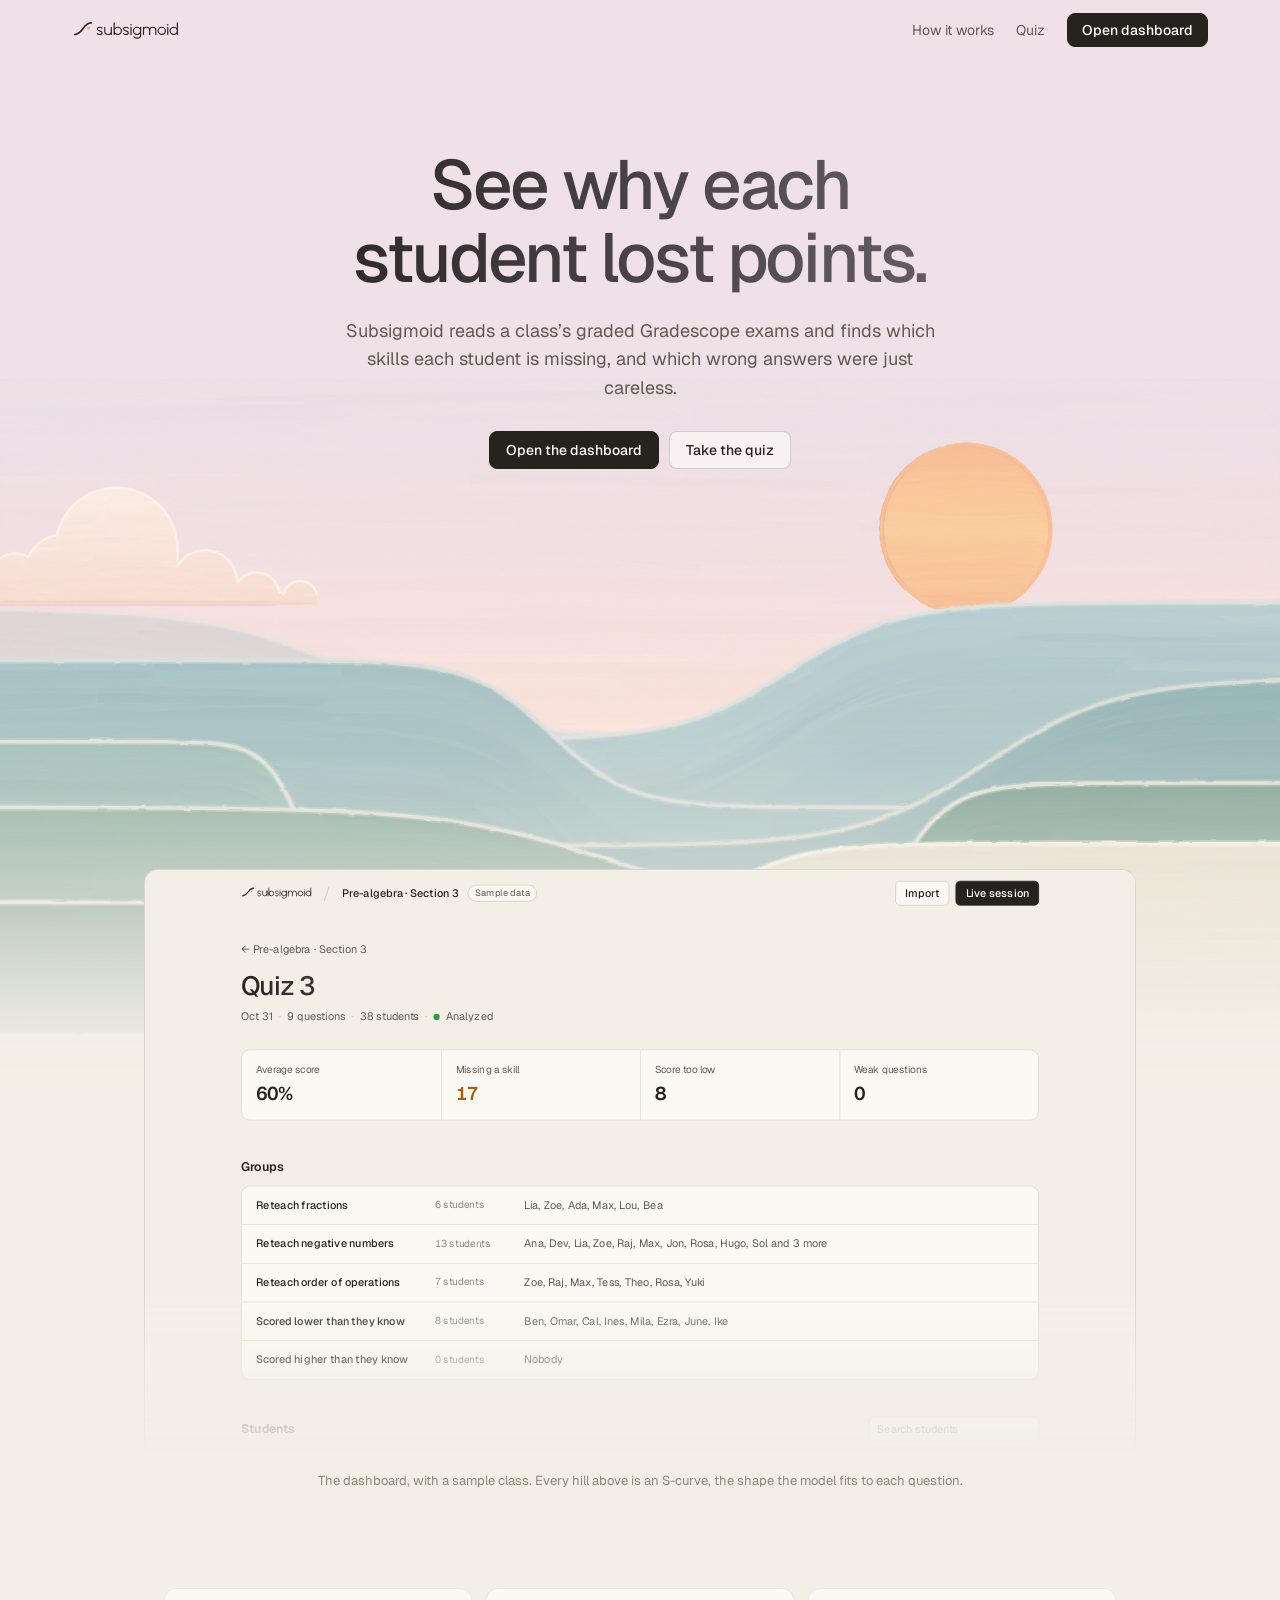
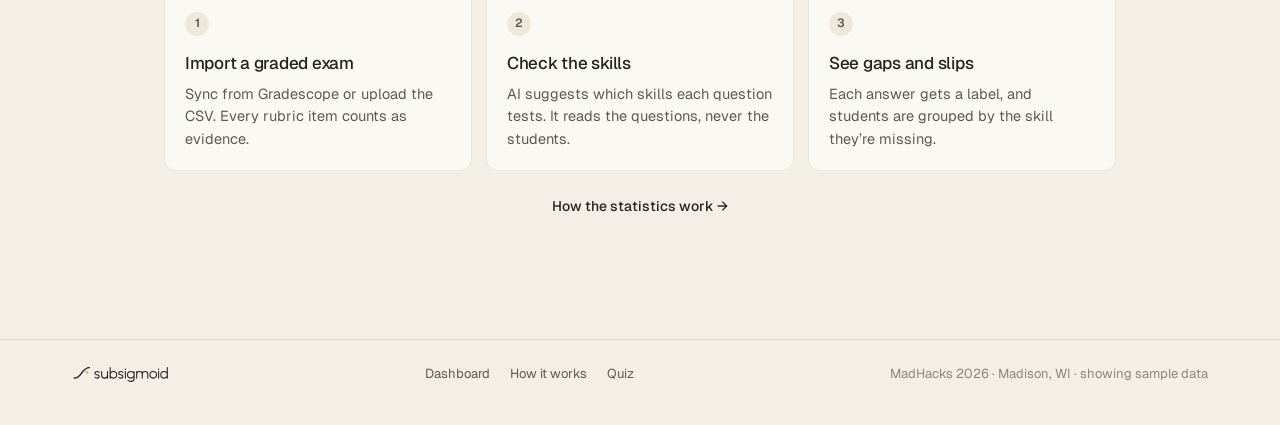
==== site/index.html @ 3cd532b3 "Add web front end: front page, teacher dashboard, quiz, method page Static site in site/ that reads " ====
<!doctype html>
<html lang="en">
<head>
<meta charset="utf-8">
<meta name="viewport" content="width=device-width, initial-scale=1">
<title>Subsigmoid</title>
<meta name="description" content="Subsigmoid reads a class's graded Gradescope exams and finds which skills each student is missing.">
<link rel="icon" href="favicon.svg" type="image/svg+xml">
<link rel="preload" as="image" href="assets/layers/sky.svg">
<link rel="preload" as="image" href="assets/layers/front.svg">
<link rel="preconnect" href="https://fonts.googleapis.com">
<link rel="preconnect" href="https://fonts.gstatic.com" crossorigin>
<link href="https://fonts.googleapis.com/css2?family=Geist:wght@400;500;600&family=Geist+Mono:wght@400;500&display=swap" rel="stylesheet">
<link rel="stylesheet" href="styles.css">
<style>
/* colors sampled from the painting */
:root {
  --sky: #EFE1E7; --ground: #DED9C7; --cream: #F3EFE6; --card: #FBF9F4;
  --ink: #26231E; --ink-2: #5F5A50; --ink-3: #8E877A; --rule: #E2DBCB;
  --sage: #729688; --sun: #FAD0A0;
}
body { background: var(--cream); color: var(--ink); }
header.top.over .nav a { color: var(--ink-2); }
header.top.over .nav a:hover { color: var(--ink); }
.btn { border-color: rgba(38,35,30,.18); background: rgba(255,255,255,.55); color: var(--ink); backdrop-filter: blur(6px); -webkit-backdrop-filter: blur(6px); }
.btn:hover { background: rgba(255,255,255,.85); }
.btn.solid { background: var(--ink); border-color: var(--ink); color: #fff; }
.btn.solid:hover { background: #3a362f; }
header.top.over .nav .btn { height: 34px; padding: 0 14px; }
header.top.over .nav a.btn.solid { color: #fff; }

/* hero: sky color continues above the painting, painting sits at the bottom */
.hero { background: linear-gradient(to bottom, var(--sky) calc(100% - 160px), var(--cream) calc(100% - 160px)); position: relative; overflow: hidden; }
.hero-text { position: relative; z-index: 2; text-align: center; padding: 148px 24px 0; max-width: 820px; margin: 0 auto; }
.hero h1 { font-size: clamp(40px, 5.4vw, 72px); line-height: 1.06; letter-spacing: -.035em; padding-bottom: .06em;
  background: linear-gradient(to right, #26231E, #6B6370); -webkit-background-clip: text; background-clip: text; color: transparent; -webkit-text-fill-color: transparent; }
.hero .lede { margin: 18px auto 0; font-size: 18px; max-width: 34em; color: var(--ink-2); }
.hero .actions { margin-top: 28px; display: flex; gap: 10px; justify-content: center; flex-wrap: wrap; }
.scene { position: relative; margin-top: -7vw; aspect-ratio: 1672 / 941; }
.scene { background: linear-gradient(to bottom, var(--sky) 0 45%, var(--cream) 45%); }
/* the painting is split into depth layers that drift at different speeds on scroll */
.layers { position: absolute; inset: 0; }
/* the moving image layers are composited, so their last pixel row can show past the fade at a fractional edge; cover it */
.hero::after { content: ""; position: absolute; left: 0; right: 0; bottom: 0; height: 4px; background: var(--cream); z-index: 2; pointer-events: none; transform: translateZ(0); }
/* the fade sits above every layer, so moving layers can never peek through it; eased so there is no visible edge */
.scene::after { content: ""; position: absolute; left: 0; right: 0; bottom: -1px; height: 62%; pointer-events: none; z-index: 1; transform: translateZ(0); will-change: transform;
  background: linear-gradient(to bottom, rgba(243,239,230,0.000) 0%, rgba(243,239,230,0.028) 10%, rgba(243,239,230,0.104) 20%, rgba(243,239,230,0.216) 30%, rgba(243,239,230,0.352) 40%, rgba(243,239,230,0.500) 50%, rgba(243,239,230,0.648) 60%, rgba(243,239,230,0.784) 70%, rgba(243,239,230,0.896) 80%, rgba(243,239,230,0.972) 90%, rgba(243,239,230,1.000) 100%); }
.layers img { position: absolute; inset: 0; width: 100%; height: 100%; object-fit: cover; object-position: 50% 100%; will-change: transform; }
.hero-text { will-change: transform, opacity; }

/* product preview resting on the ground */
.below { display: flow-root; background: var(--cream); padding-bottom: 8px; }
.preview { position: relative; z-index: 3; max-width: 1040px; margin: -18vw auto 0; padding: 0 24px; }
/* the real dashboard, scaled down; a link into the app */
.shot { display: block; position: relative; border-radius: 14px; overflow: hidden; background: #F3EFE6;
  border: 1px solid rgba(38,35,30,.12); box-shadow: 0 40px 90px -40px rgba(40,36,48,.4), 0 2px 8px rgba(40,36,48,.05);
  height: calc(var(--s, .75) * 760px); transition: transform .25s ease, box-shadow .25s ease;
  -webkit-mask-image: linear-gradient(to bottom, #000 72%, transparent); mask-image: linear-gradient(to bottom, #000 72%, transparent); }
.shot:hover { transform: translateY(-3px); }
.shot iframe { display: block; width: 1280px; height: 760px; border: 0; transform: scale(var(--s, .75)); transform-origin: 0 0; pointer-events: none; }
.cap { text-align: center; font-size: 13px; color: var(--ink-3); margin-top: 14px; }

/* three steps */
.three { display: grid; grid-template-columns: repeat(3, minmax(0, 1fr)); gap: 14px; max-width: 1000px; margin: 96px auto 0; padding: 0 24px; }
.step { background: var(--card); border: 1px solid rgba(38,35,30,.08); border-radius: 12px; padding: 20px; }
.step .n { display: inline-grid; place-items: center; width: 24px; height: 24px; border-radius: 50%; background: #EEE8DA; font-size: 12px; font-weight: 600; color: var(--ink-2); }
.step h3 { margin: 14px 0 6px; font-size: 17px; font-weight: 500; }
.step p { margin: 0; font-size: 14.5px; line-height: 1.55; color: var(--ink-2); }
.more { text-align: center; margin-top: 22px; }
.more a { font-size: 14px; font-weight: 500; text-decoration: none; color: var(--ink); }
.more a:hover { text-decoration: underline; text-underline-offset: 3px; }
footer { border-top-color: var(--rule); margin-top: 96px; }

@media (max-width: 860px) {
  .hero-text { padding-top: 112px; }
  .scene { margin-top: 0; }
  .scene { aspect-ratio: auto; height: 300px; }
  .layers img { object-position: 62% 100%; }
  .preview { margin-top: -90px; }
  .preview { margin-top: -60px; }
  .three { grid-template-columns: 1fr; margin-top: 64px; }
}
@media (max-width: 560px) { .hero .lede { font-size: 16px; } }
</style>
</head>
<body>

<header class="top over">
  <div class="wrap">
    <a class="logo" href="index.html" aria-label="Subsigmoid home"><svg viewBox="0 20 596 116" aria-hidden="true"><path d="M14 100 C60 100 60 36 106 36" fill="none" stroke="currentColor" stroke-width="9" stroke-linecap="round"/><circle cx="91" cy="65" r="8" fill="#F9A962"/><path d="M166 65 C162 60.5 156 60 153 60 C144 60 140 64 140 70 C140 77 148 78.5 153 80 C159 81.5 166 83 166 90 C166 96 161 100 153 100 C148 100 143 99 140 95 M181 60 V82 a18 18 0 0 0 36 0 V60 M217 60 V100 M233 36 V100 M233 80 a20 20 0 1 0 40 0 a20 20 0 1 0 -40 0 M311 65 C307 60.5 301 60 298 60 C289 60 285 64 285 70 C285 77 293 78.5 298 80 C304 81.5 311 83 311 90 C311 96 306 100 298 100 C293 100 288 99 285 95 M326 60 V100 M339 80 a20 20 0 1 0 40 0 a20 20 0 1 0 -40 0 M379 60 V104 C379 115 371 120 360 120 C351 120 345 117 342 113 M395 60 V100 M395 77 a17 17 0 0 1 34 0 V100 M429 77 a17 17 0 0 1 34 0 V100 M476 80 a20 20 0 1 0 40 0 a20 20 0 1 0 -40 0 M529 60 V100 M542 80 a20 20 0 1 0 40 0 a20 20 0 1 0 -40 0 M582 36 V100" fill="none" stroke="currentColor" stroke-width="6.5" stroke-linecap="round" stroke-linejoin="round"/><circle cx="326" cy="46" r="4.03" fill="currentColor"/><circle cx="529" cy="46" r="4.03" fill="currentColor"/></svg></a>
    <nav class="nav" aria-label="Main">
      <a href="method.html" class="hide-sm">How it works</a>
      <a href="quiz.html">Quiz</a>
      <a href="app.html" class="btn solid">Open dashboard</a>
    </nav>
  </div>
</header>

<main>
  <section class="hero">
    <div class="hero-text">
      <h1>See why each student lost points.</h1>
      <p class="lede">Subsigmoid reads a class&rsquo;s graded Gradescope exams and finds which skills each student is missing, and which wrong answers were just careless.</p>
      <div class="actions">
        <a class="btn solid" href="app.html">Open the dashboard</a>
        <a class="btn" href="quiz.html">Take the quiz</a>
      </div>
    </div>
    <div class="scene" role="img" aria-label="A painted landscape of rolling hills shaped like S-curves under a pink sky">
      <div class="layers">
        <img src="assets/layers/sky.svg" alt="" data-k="0.16">
        <img src="assets/layers/far.svg" alt="" data-k="0.11">
        <img src="assets/layers/mid.svg" alt="" data-k="0.07">
        <img src="assets/layers/near.svg" alt="" data-k="0.035">
        <img src="assets/layers/front.svg" alt="" data-k="0">
      </div>
    </div>
  </section>

  <div class="below">
    <div class="preview">
      <a class="shot" href="app.html#/exams/quiz-3" aria-label="Open the dashboard for Quiz 3">
        <iframe src="app.html?embed=1#/exams/quiz-3" title="The Subsigmoid dashboard showing a sample class's Quiz 3" tabindex="-1" aria-hidden="true"></iframe>
      </a>
      <p class="cap">The dashboard, with a sample class. Every hill above is an S-curve, the shape the model fits to each question.</p>
    </div>

    <div class="three">
      <div class="step"><span class="n">1</span><h3>Import a graded exam</h3><p>Sync from Gradescope or upload the CSV. Every rubric item counts as evidence.</p></div>
      <div class="step"><span class="n">2</span><h3>Check the skills</h3><p>AI suggests which skills each question tests. It reads the questions, never the students.</p></div>
      <div class="step"><span class="n">3</span><h3>See gaps and slips</h3><p>Each answer gets a label, and students are grouped by the skill they’re missing.</p></div>
    </div>
    <p class="more"><a href="method.html">How the statistics work →</a></p>
  </div>
</main>

<footer></footer>

<script src="js/api.js"></script>
<script src="js/site.js"></script>
<script>
// Fit the embedded dashboard to its frame
(() => {
  const shot = document.querySelector('.shot'); if (!shot) return;
  const fit = () => shot.style.setProperty('--s', (shot.clientWidth / 1280).toFixed(4));
  new ResizeObserver(fit).observe(shot); fit();
})();
// Scroll parallax: farther layers lag behind, so the hills separate in depth. The headline drifts up and fades.
(() => {
  if (matchMedia('(prefers-reduced-motion: reduce)').matches) return;
  const layers = [...document.querySelectorAll('.layers img')].map(el => [el, +el.dataset.k]);
  const text = document.querySelector('.hero-text'), hero = document.querySelector('.hero');
  let ticking = false;
  const update = () => {
    ticking = false;
    const y = Math.min(window.scrollY, hero.offsetHeight), f = innerWidth < 860 ? 0.35 : 1;   // gentler on phones, where the scene is short
    for (const [el, k] of layers) el.style.transform = `translate3d(0, ${(y * k * f).toFixed(1)}px, 0)`;
    text.style.transform = `translate3d(0, ${(-y * 0.08).toFixed(1)}px, 0)`;
    text.style.opacity = Math.max(0.4, 1 - y / 1200).toFixed(3);   // barely fades
  };
  addEventListener('scroll', () => { if (!ticking) { ticking = true; requestAnimationFrame(update); } }, { passive: true });
  update();
})();
</script>
</body>
</html>
---- site/styles.css ----
/* Shared look for the front page, method and quiz. Same font and colors as the dashboard (app.html). */
:root {
  /* warm palette shared with the front page and dashboard (sampled from the painting) */
  --paper: #F3EFE6;
  --paper-2: #EEE8DB;
  --sheet: #FBF9F4;
  --ink: #26231E;
  --ink-2: #5F5A50;
  --ink-3: #8E877A;
  --rule: #E2DBCB;
  --amber: #EF9F27;
  --amber-ink: #8A5200;
  --amber-wash: #F8E7CB;
  --serif: "Geist", ui-sans-serif, system-ui, sans-serif;   /* name kept so older rules still resolve */
  --sans: "Geist", ui-sans-serif, system-ui, sans-serif;
  --mono: "Geist Mono", ui-monospace, Menlo, monospace;
  --gutter: 32px;
  --max: 1200px;
}
* { box-sizing: border-box; }
html { -webkit-text-size-adjust: 100%; }
body {
  margin: 0; background: var(--paper); color: var(--ink);
  font-family: var(--sans); font-size: 16px; line-height: 1.6; -webkit-font-smoothing: antialiased;
}
a { color: inherit; }
p { margin: 0 0 1em; color: var(--ink-2); }
button { font: inherit; color: inherit; }
.wrap { max-width: var(--max); margin: 0 auto; padding: 0 var(--gutter); }
.mono { font-family: var(--mono); font-size: 13px; }
.label { font-size: 13px; font-weight: 500; color: var(--ink-3); }
figcaption { font-size: 13px; }
h1, h2, h3 { font-weight: 500; margin: 0; letter-spacing: -.027em; text-wrap: balance; }
/* Cluely-style headline: Geist 500, tight tracking, dark-to-slate gradient */
.grad { background: linear-gradient(to right, #26231E, #6B6370); -webkit-background-clip: text; background-clip: text; color: transparent; -webkit-text-fill-color: transparent; }
h1 { font-size: clamp(36px, 4.6vw, 60px); line-height: 1.05; }
h2 { font-size: clamp(24px, 2.6vw, 32px); line-height: 1.15; }
h3 { font-size: 18px; letter-spacing: -.015em; }
:focus-visible { outline: 2px solid var(--amber); outline-offset: 2px; }
[hidden] { display: none !important; }

/* ---------- header / footer ---------- */
header.top { border-bottom: 1px solid var(--rule); background: var(--paper); position: relative; z-index: 5; }
header.top .wrap { display: flex; align-items: center; justify-content: space-between; height: 60px; gap: 24px; }
header.top.over { position: absolute; left: 0; right: 0; top: 0; background: transparent; border-bottom: 0; }
.logo { display: block; height: 21px; color: var(--ink); flex: none; }
.logo svg { height: 100%; width: auto; display: block; }
.nav { display: flex; align-items: center; gap: 22px; }
.nav a { font-size: 14px; text-decoration: none; color: var(--ink-2); white-space: nowrap; }
.nav a:hover, .nav a[aria-current] { color: var(--ink); }
.nav .sep { width: 1px; height: 14px; background: var(--rule); }
footer { margin-top: 120px; border-top: 1px solid var(--rule); padding: 24px 0 40px; font-size: 13px; }
footer .wrap { display: flex; justify-content: space-between; align-items: center; gap: 24px; flex-wrap: wrap; }
footer .logo { height: 19px; }
footer .mono { font-family: var(--sans); color: var(--ink-3); }
footer nav { display: flex; gap: 20px; }
footer nav a { text-decoration: none; color: var(--ink-2); }
footer nav a:hover { color: var(--ink); }

/* ---------- controls (same as the dashboard) ---------- */
.btn { display: inline-flex; align-items: center; gap: 6px; height: 38px; padding: 0 16px; border-radius: 8px; border: 1px solid #D5CDBB; background: rgba(255,255,255,.6); color: var(--ink); font-size: 14px; font-weight: 500; text-decoration: none; cursor: pointer; white-space: nowrap; transition: background .12s; }
.btn:hover { background: rgba(255,255,255,.9); }
.btn.solid { background: var(--ink); color: #fff; border-color: var(--ink); }
.btn.solid:hover { background: #3a362f; }
.btn:disabled { opacity: .5; cursor: default; }
.textlink { font-size: 14px; font-weight: 500; color: var(--ink); text-decoration: none; background: none; border: 0; padding: 0; cursor: pointer; }
.textlink:hover { text-decoration: underline; text-underline-offset: 3px; }
.chip { display: inline-block; font-size: 13px; padding: 3px 9px; border-radius: 999px; background: var(--paper-2); color: var(--ink); }

figure { margin: 0; }
figcaption { color: var(--ink-3); margin-top: 12px; }
figcaption b { color: var(--ink); font-weight: 600; }

/* ---------- shared blocks ---------- */
.page-head { padding: 64px 0 40px; border-bottom: 1px solid var(--rule); }
.page-head h1 { font-size: clamp(32px, 4vw, 48px); margin-top: 10px; }
.page-head p { margin-top: 14px; font-size: 18px; max-width: 36em; }
.sheet { background: var(--sheet); border: 1px solid var(--rule); border-radius: 10px; }
.lbl { font-size: 12px; font-weight: 500; white-space: nowrap; }
.lbl.gap, .lbl.guess { color: var(--amber-ink); }
.lbl.slip, .lbl.knew, .lbl.unclear { color: var(--ink-3); }
.bar { position: relative; height: 6px; border-radius: 999px; background: var(--paper-2); overflow: hidden; }
.bar .fill { position: absolute; inset: 0 auto 0 0; border-radius: 999px; background: var(--ink); }
.bar.low .fill { background: var(--amber); }

@media (max-width: 720px) {
  :root { --gutter: 16px; }
  .nav { gap: 16px; }
  .nav .sep, .nav .hide-sm { display: none; }
  .logo { height: 19px; }
  .page-head { padding: 40px 0 32px; }
  .page-head p { font-size: 16px; }
}
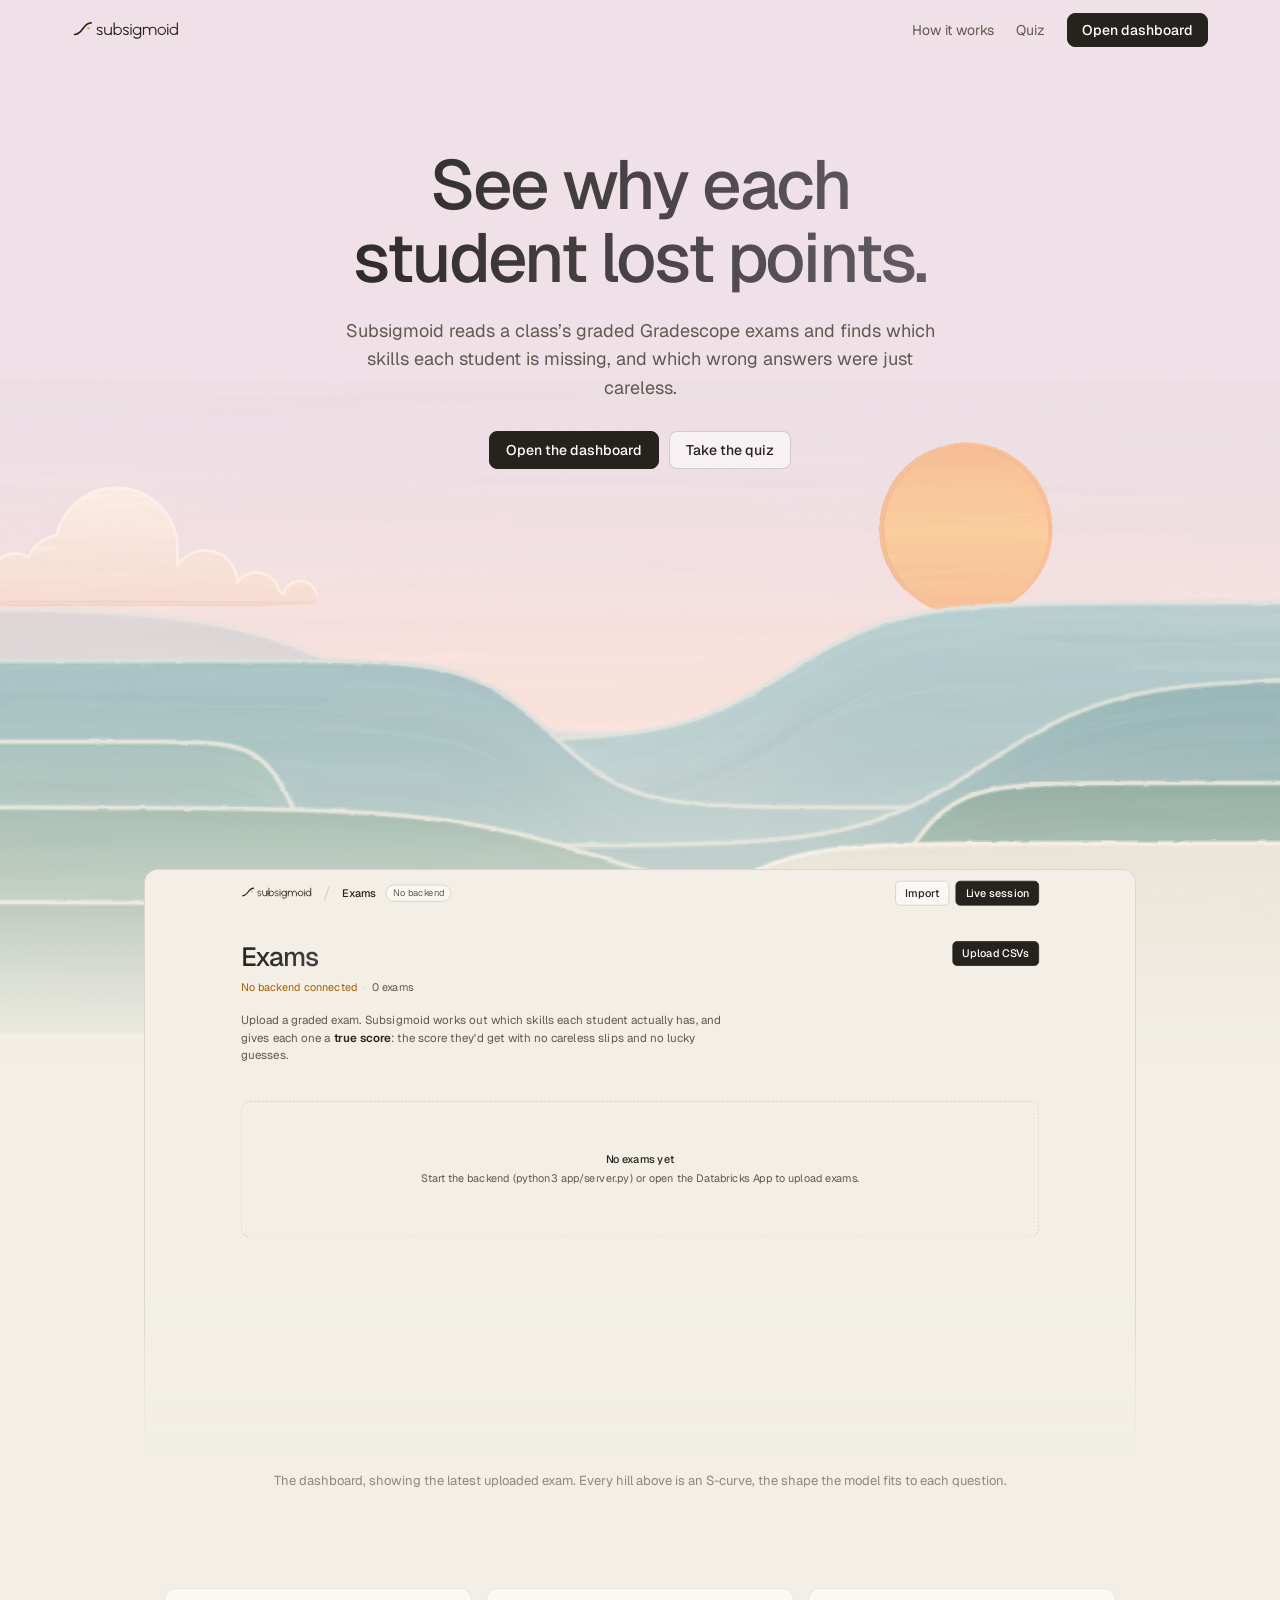
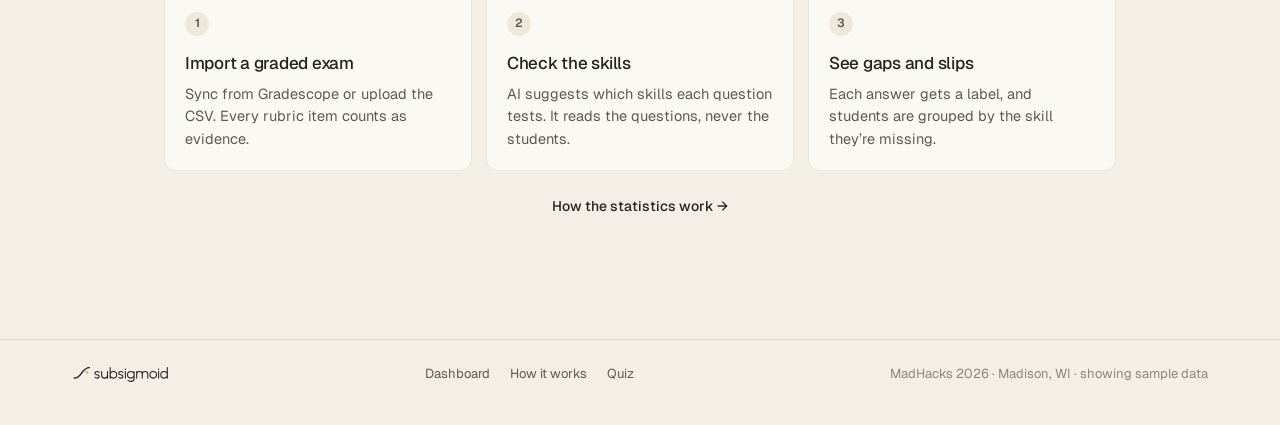
==== commit 1aaf1289: "Main shows only real uploads; upload several CSVs or a folder as one exam The made-up sample class m" ====
--- a/site/index.html
+++ b/site/index.html
@@ -120,9 +120,9 @@
   <div class="below">
     <div class="preview">
       <a class="shot" href="app.html#/exams/quiz-3" aria-label="Open the dashboard for Quiz 3">
-        <iframe src="app.html?embed=1#/exams/quiz-3" title="The Subsigmoid dashboard showing a sample class's Quiz 3" tabindex="-1" aria-hidden="true"></iframe>
+        <iframe src="app.html?embed=1#/latest" title="The Subsigmoid dashboard showing the latest uploaded exam" tabindex="-1" aria-hidden="true"></iframe>
       </a>
-      <p class="cap">The dashboard, with a sample class. Every hill above is an S-curve, the shape the model fits to each question.</p>
+      <p class="cap">The dashboard, showing the latest uploaded exam. Every hill above is an S-curve, the shape the model fits to each question.</p>
     </div>
 
     <div class="three">
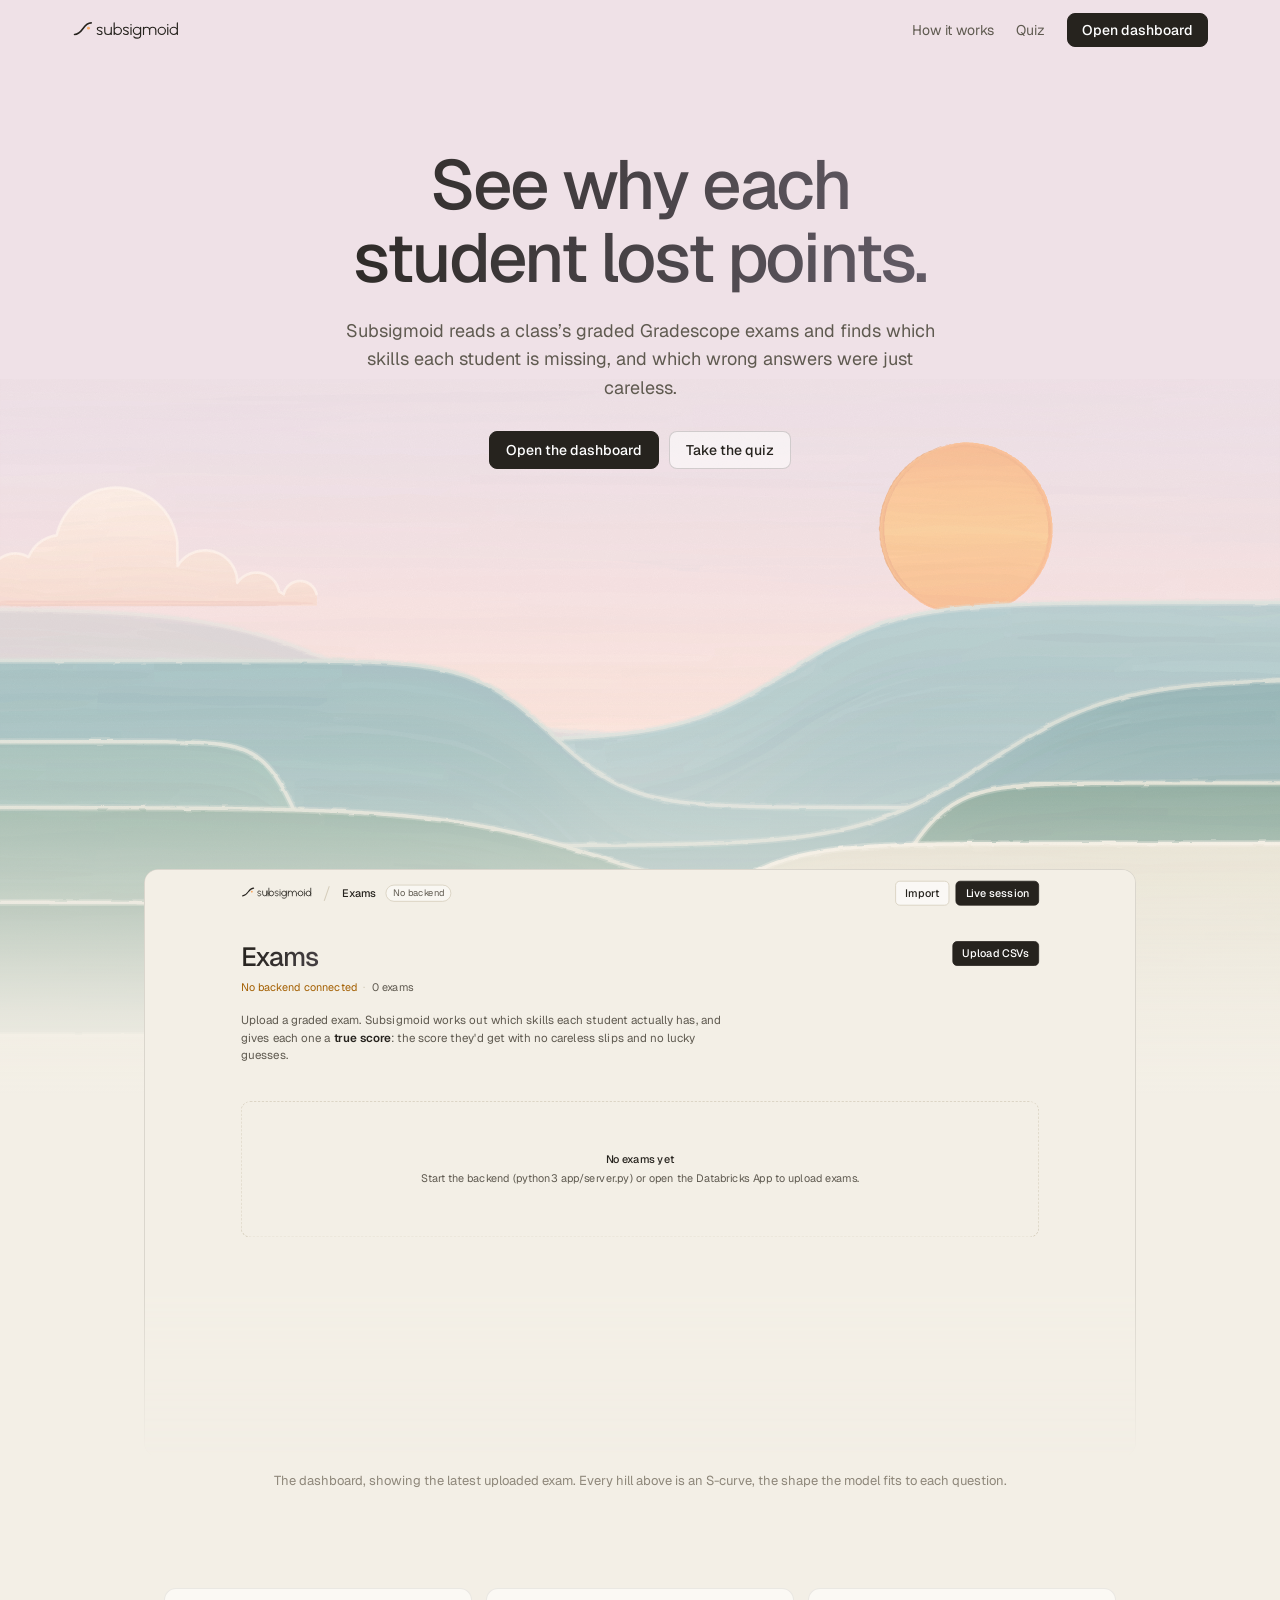
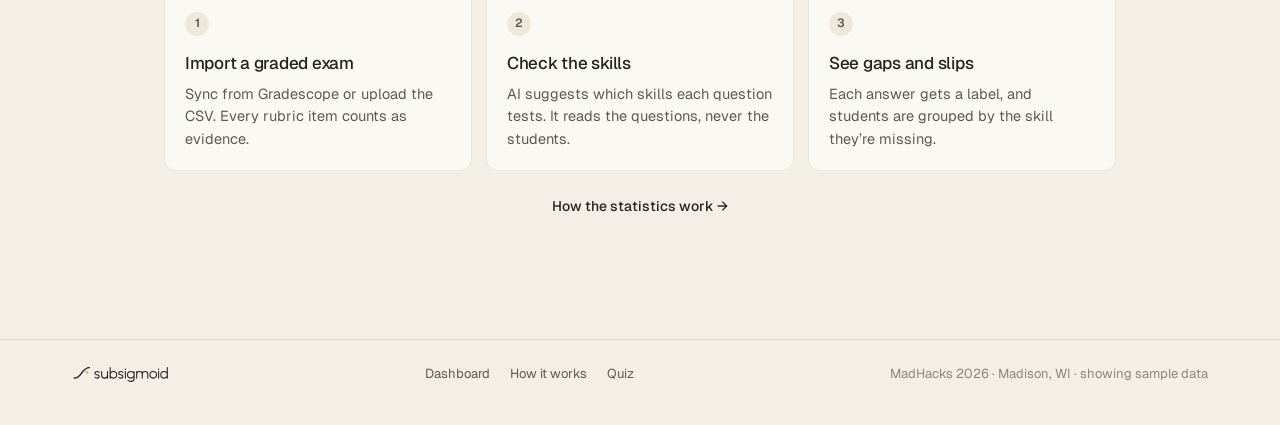
==== commit 4bc7840c: "Keep non-ASCII exam names intact; front-page preview links to the latest exam" ====
--- a/site/index.html
+++ b/site/index.html
@@ -119,7 +119,7 @@
 
   <div class="below">
     <div class="preview">
-      <a class="shot" href="app.html#/exams/quiz-3" aria-label="Open the dashboard for Quiz 3">
+      <a class="shot" href="app.html#/latest" aria-label="Open the dashboard on the latest exam">
         <iframe src="app.html?embed=1#/latest" title="The Subsigmoid dashboard showing the latest uploaded exam" tabindex="-1" aria-hidden="true"></iframe>
       </a>
       <p class="cap">The dashboard, showing the latest uploaded exam. Every hill above is an S-curve, the shape the model fits to each question.</p>
